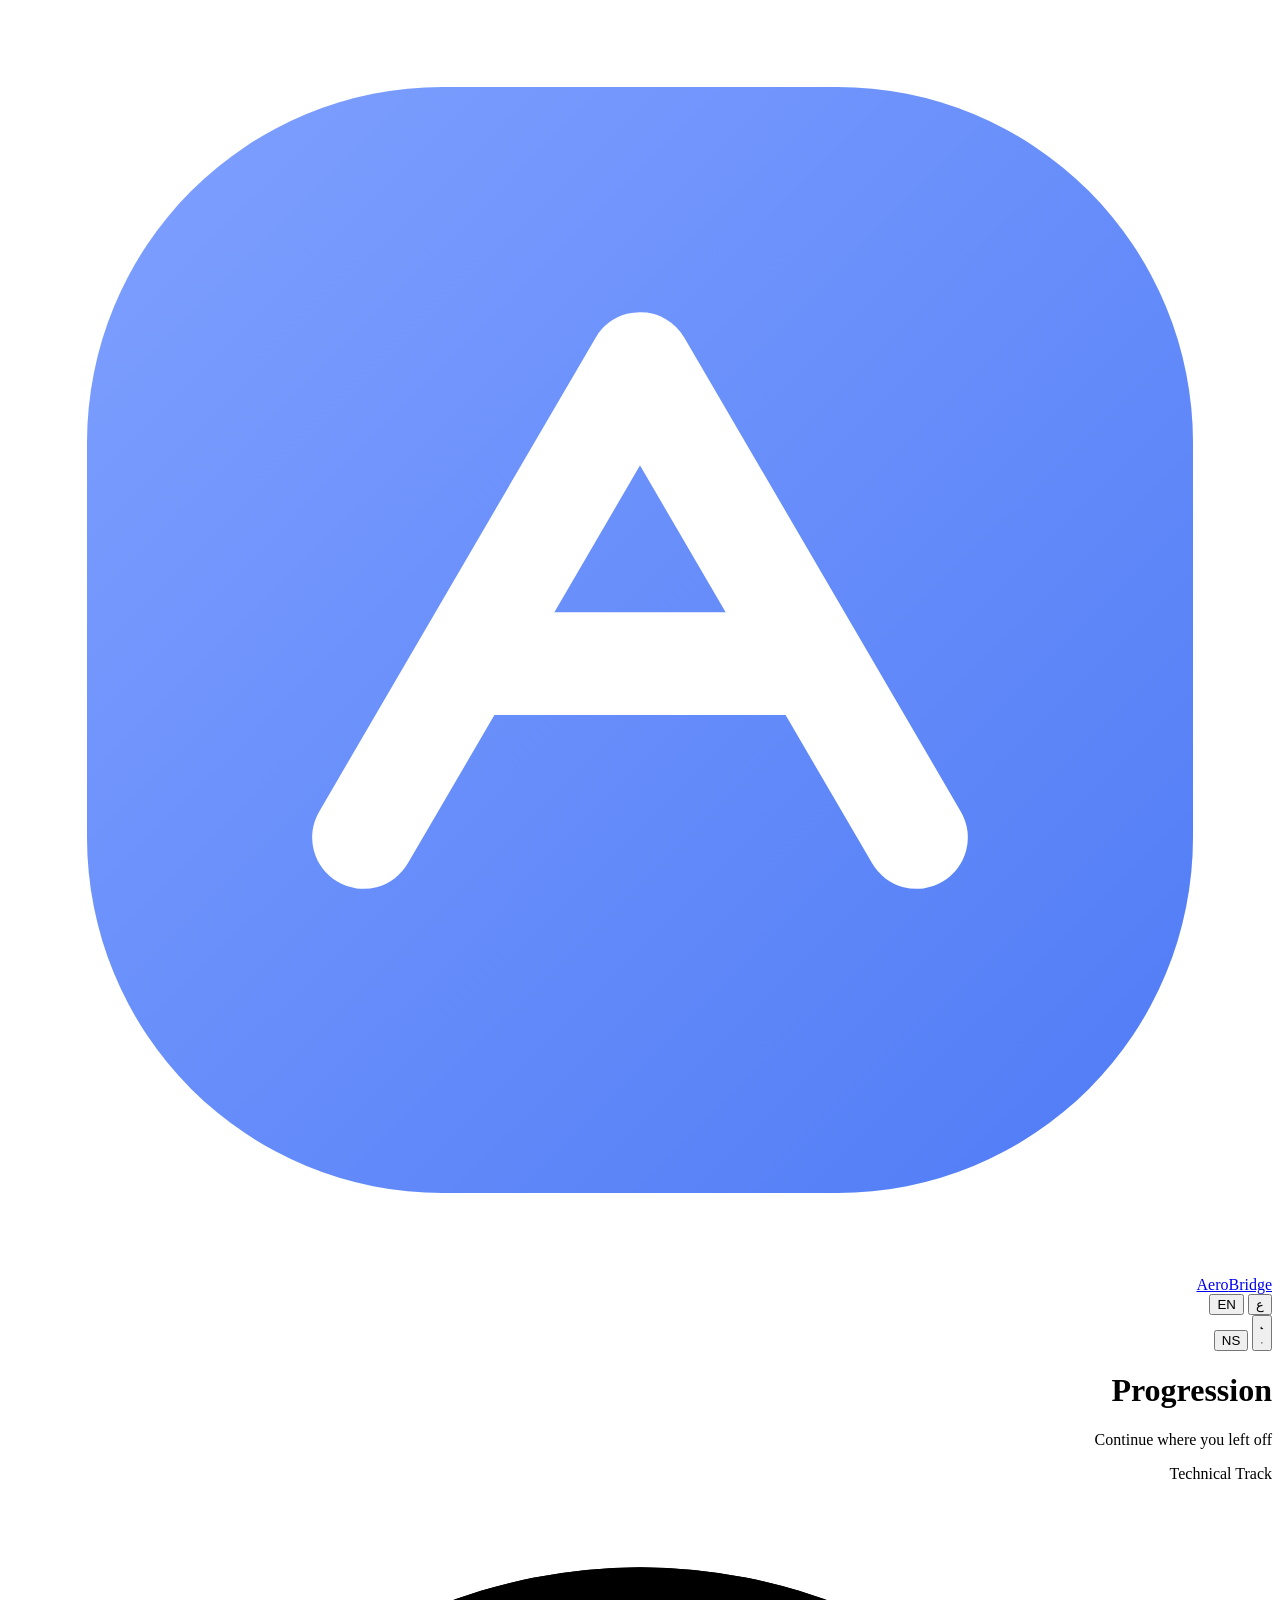
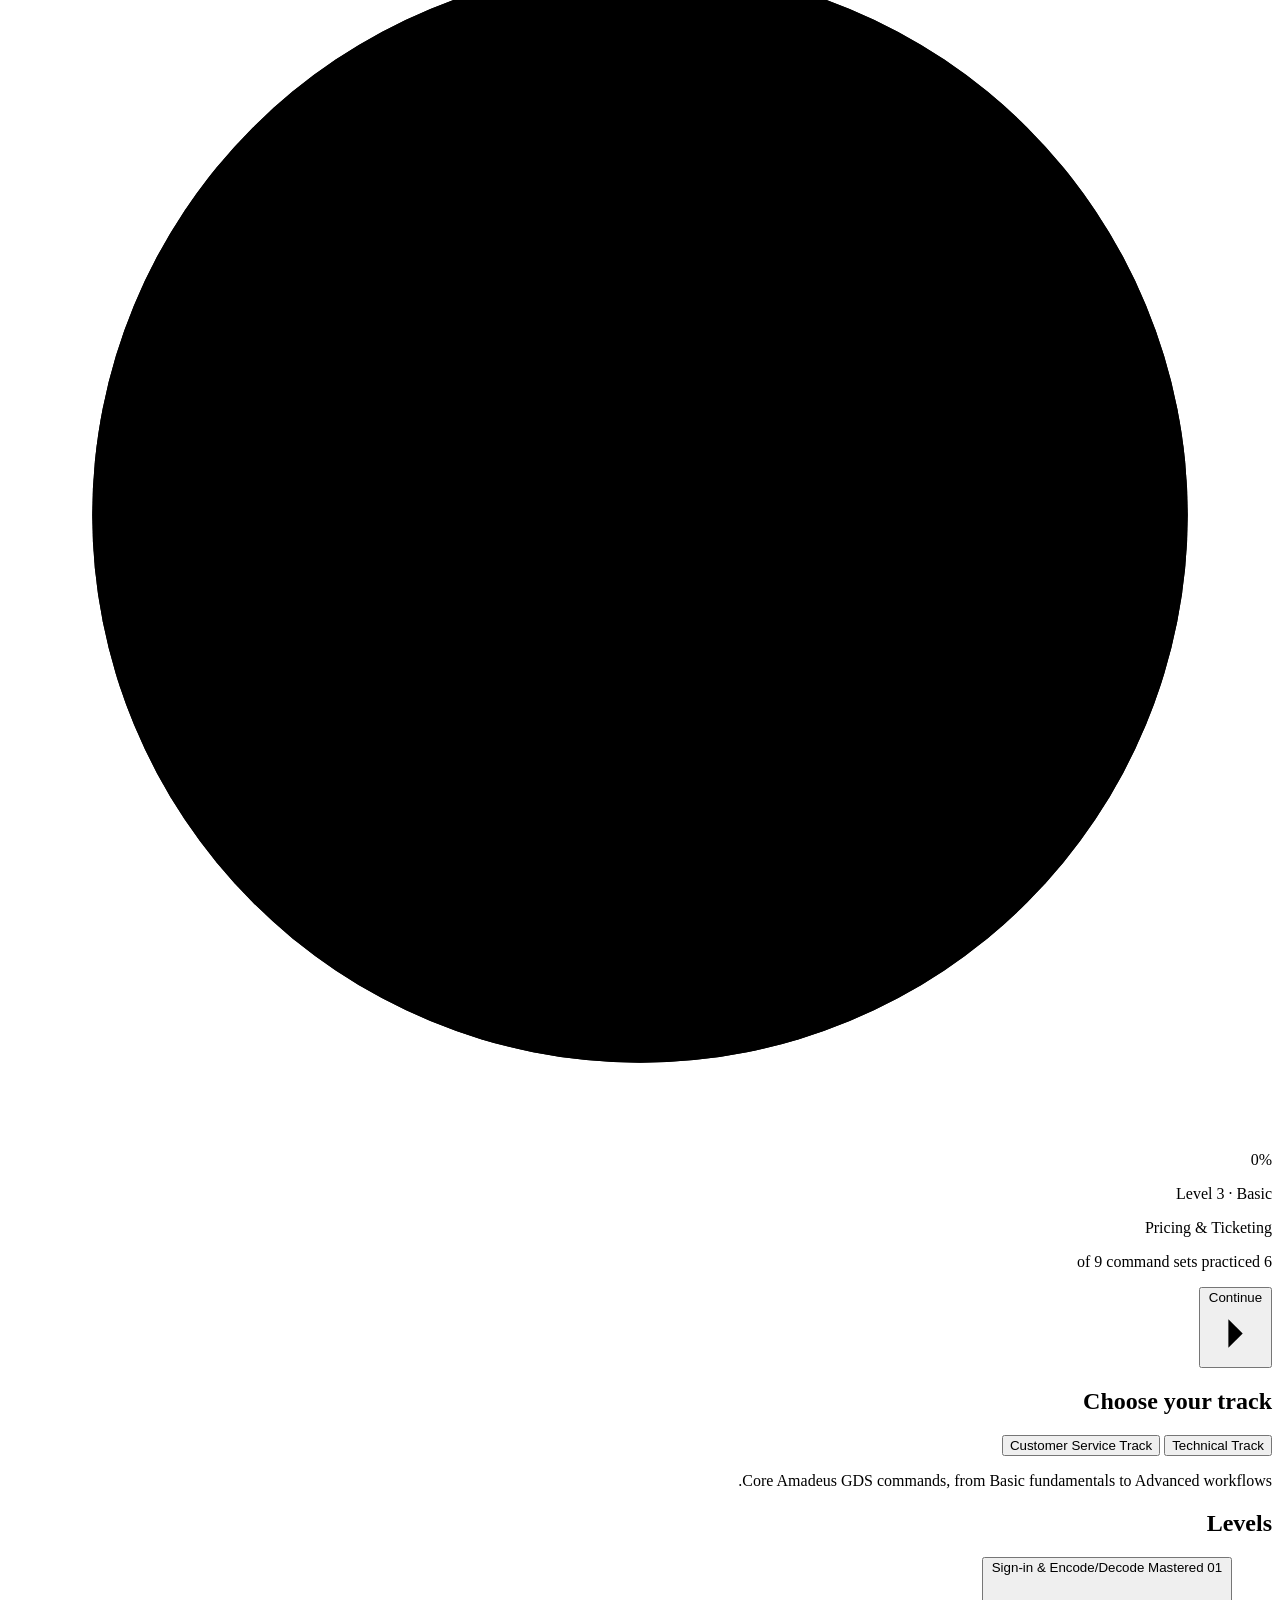
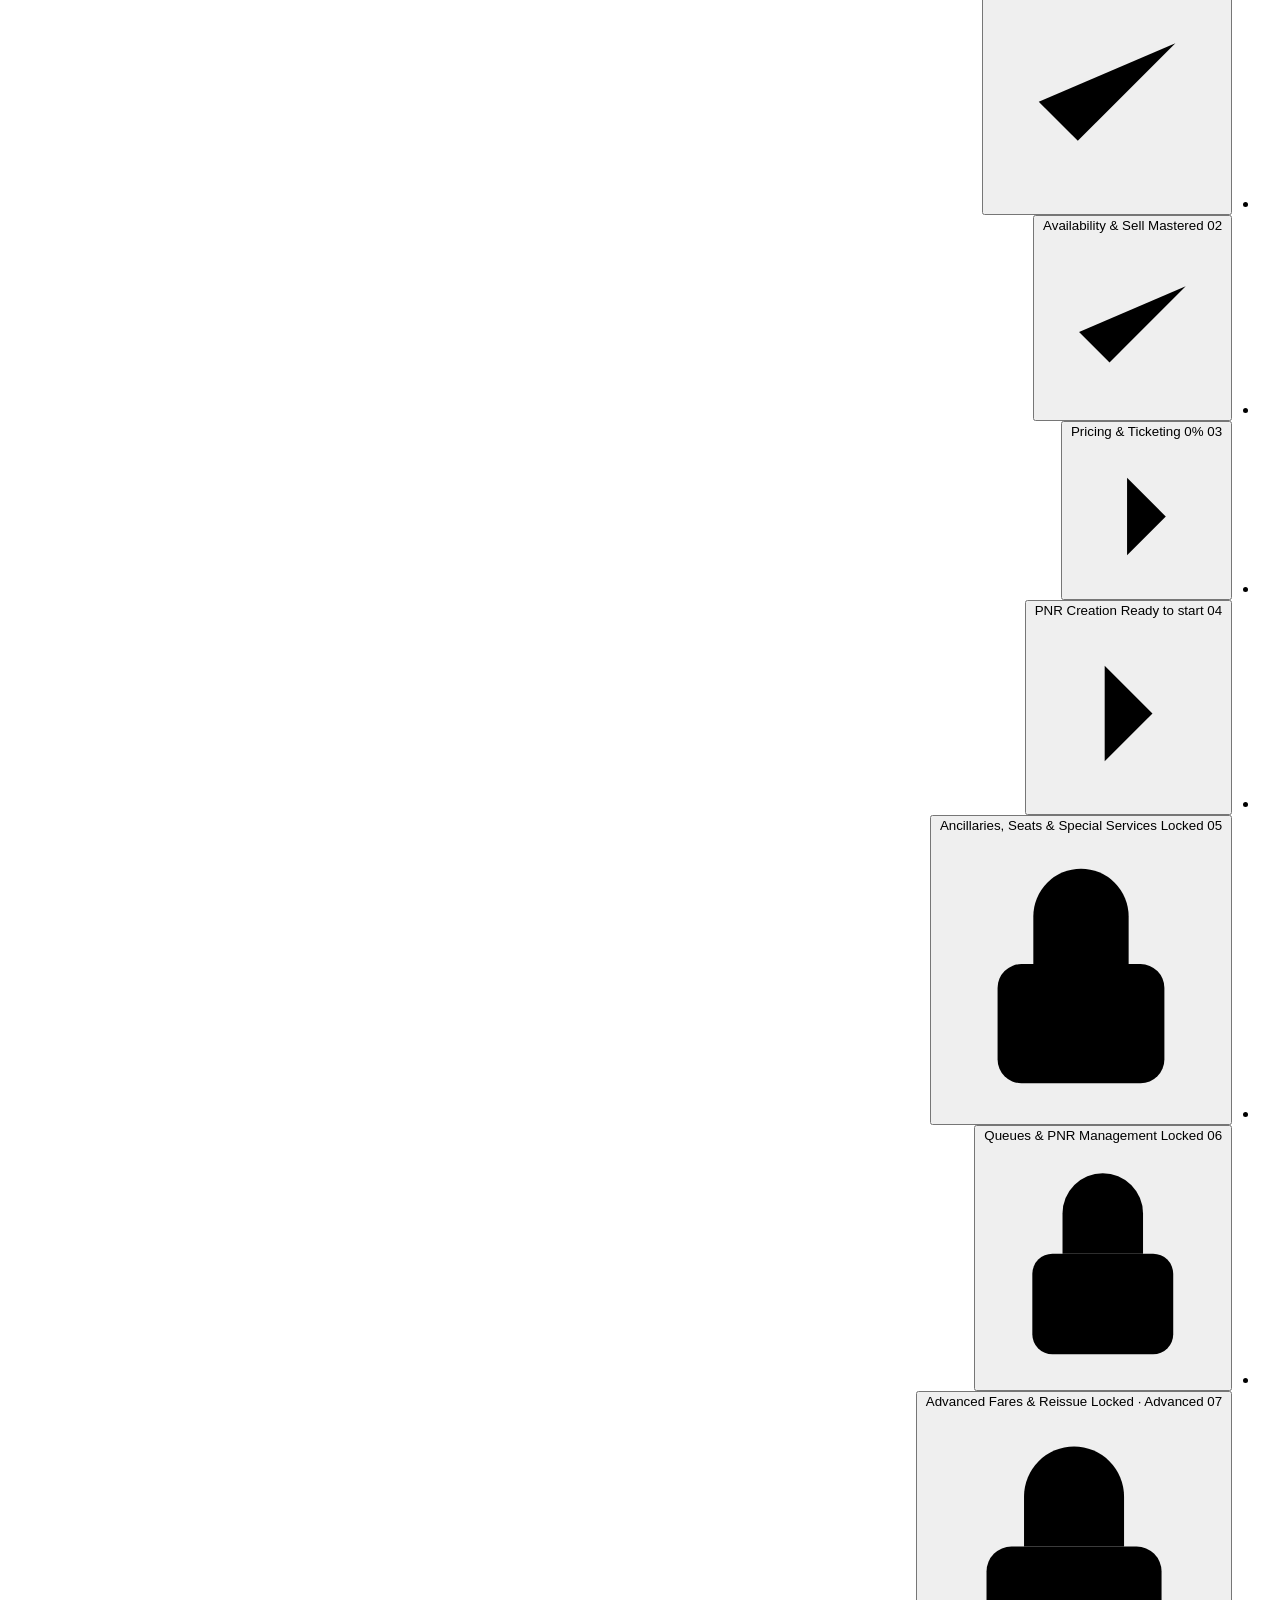
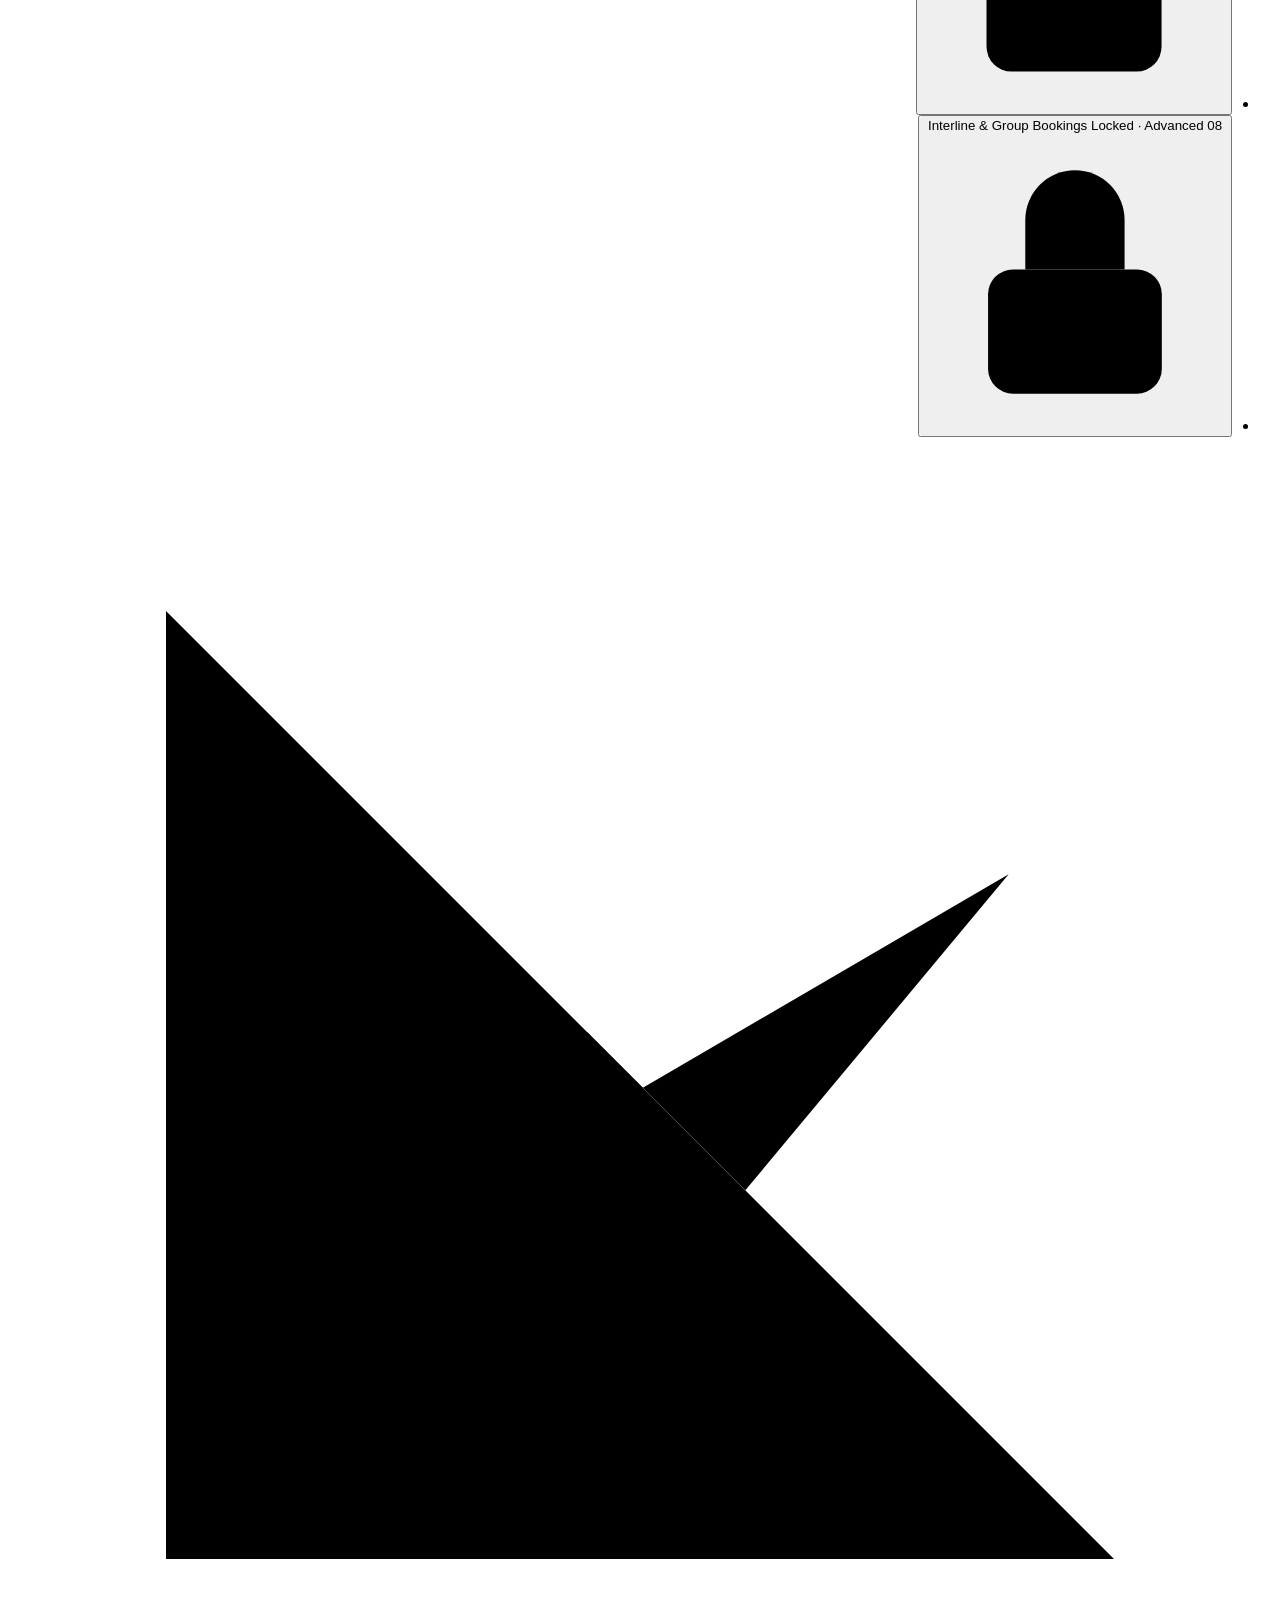
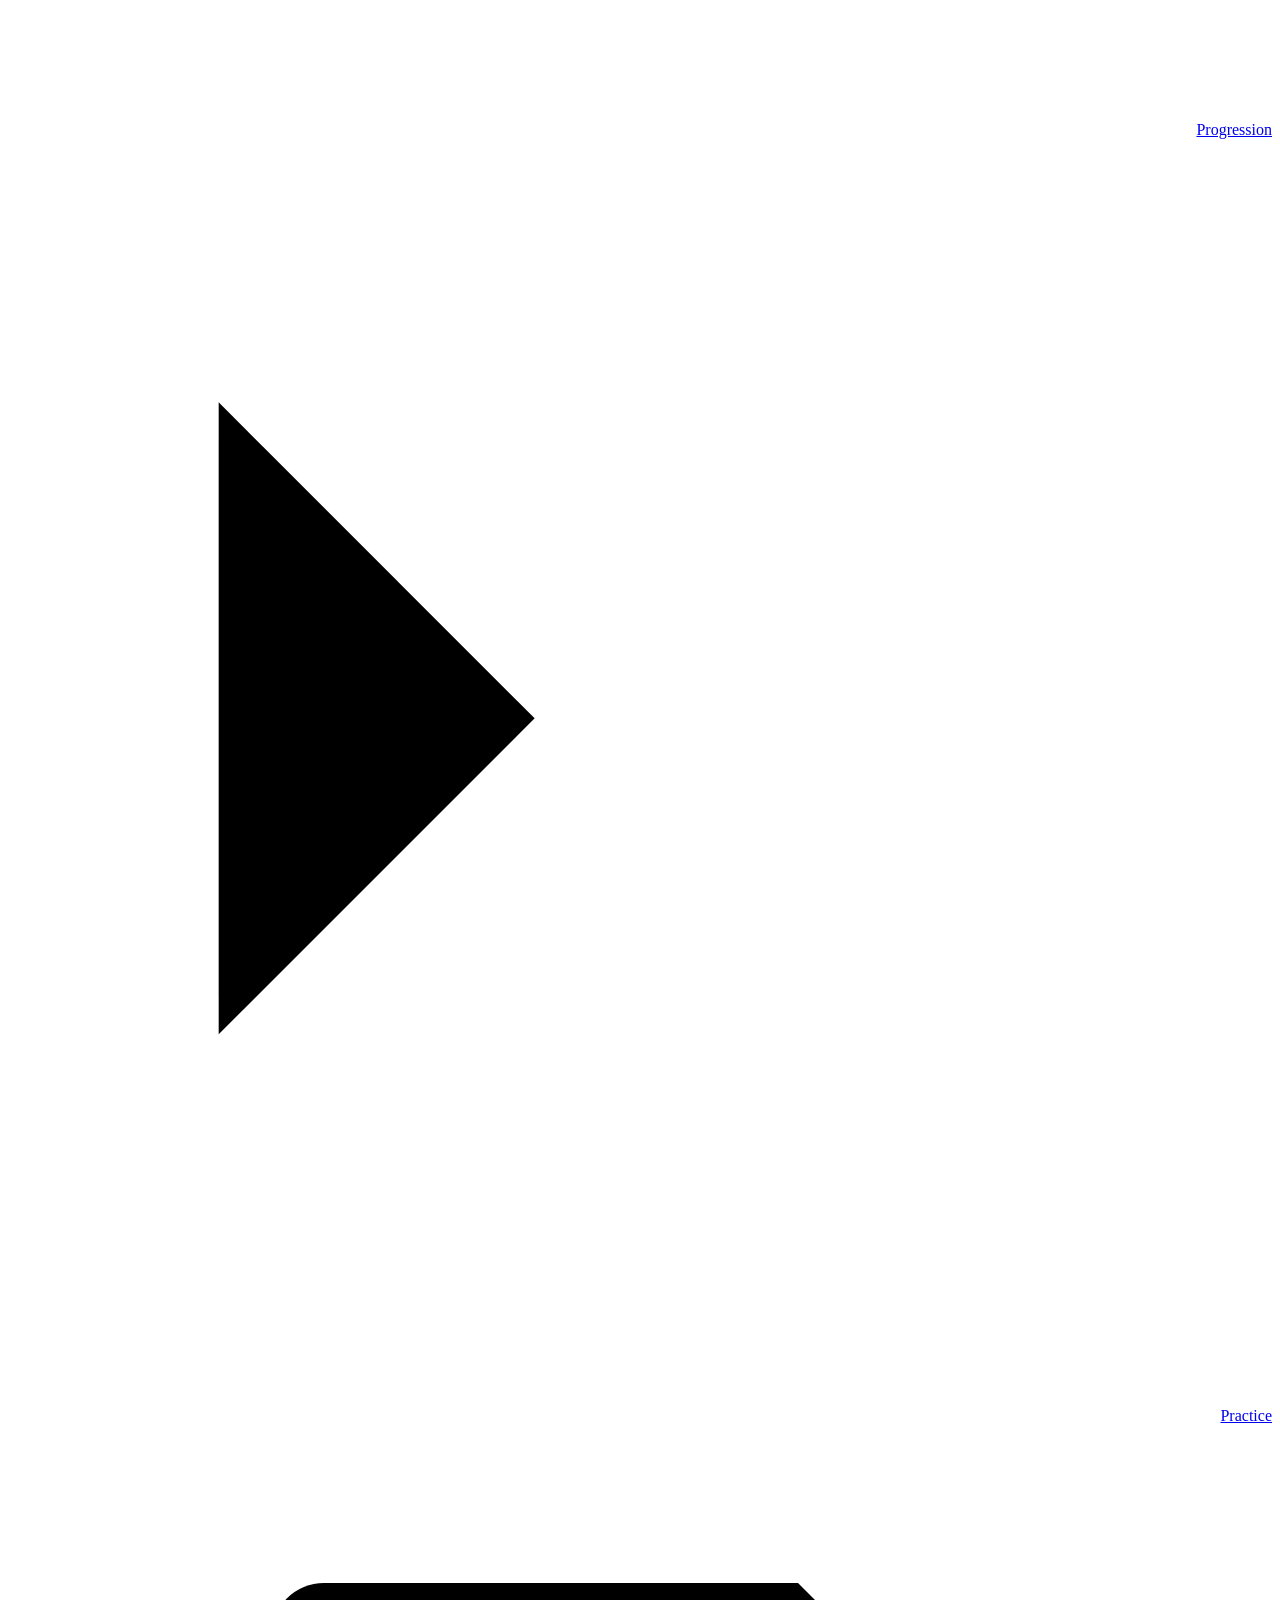
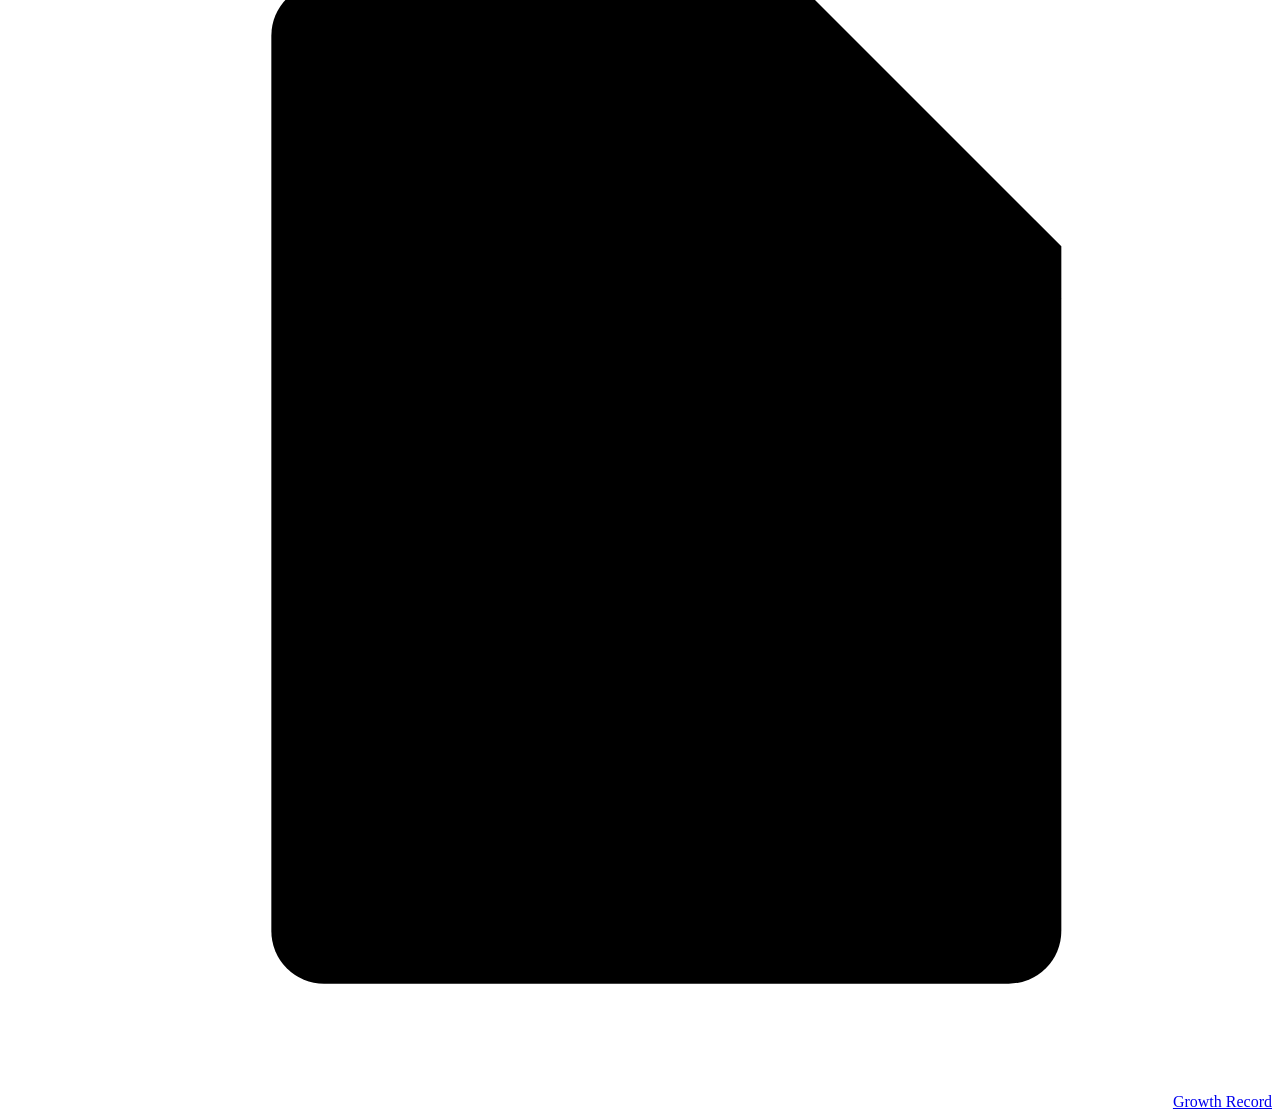
==== index.html @ 3dd95fc4 "Rename index-1.html to index.html" ====
<!DOCTYPE html>
<html lang="ar" dir="rtl" data-theme="dark">
<head>
  <meta charset="UTF-8" />
  <meta name="viewport" content="width=device-width, initial-scale=1.0" />
  <meta name="theme-color" content="#0B0E1A" />
  <meta name="description" content="AeroBridge — your Amadeus GDS training progression. Pick up where you left off and advance through the Technical and Customer Service tracks." />
  <title>AeroBridge — التقدّم</title>
  <link rel="icon" href="assets/img/favicon.svg" type="image/svg+xml" />
  <link rel="preconnect" href="https://fonts.googleapis.com" />
  <link rel="preconnect" href="https://fonts.gstatic.com" crossorigin />
  <link href="https://fonts.googleapis.com/css2?family=Cairo:wght@400;500;600;700;800&family=Plus+Jakarta+Sans:wght@400;500;600;700;800&display=swap" rel="stylesheet" />
  <link rel="stylesheet" href="assets/css/shell.css" />
  <link rel="stylesheet" href="assets/css/progression.css" />
</head>
<body>
  <!-- ============ HEADER (shared shell — identical markup on every page) ============ -->
  <header class="app-header">
    <a class="brand" href="index.html" aria-label="AeroBridge — Home">
      <span class="brand__logo" aria-hidden="true">
        <svg viewBox="0 0 32 32">
          <defs>
            <linearGradient id="ab-mark" x1="2" y1="2" x2="30" y2="30" gradientUnits="userSpaceOnUse">
              <stop offset="0" stop-color="#7FA0FF" />
              <stop offset="1" stop-color="#4F7BF5" />
            </linearGradient>
          </defs>
          <rect x="2" y="2" width="28" height="28" rx="9" fill="url(#ab-mark)" />
          <path d="M9 21 16 9 23 21" fill="none" stroke="#fff" stroke-width="2.6" stroke-linecap="round" stroke-linejoin="round" />
          <path d="M11.9 16.6 20.1 16.6" fill="none" stroke="#fff" stroke-width="2.6" stroke-linecap="round" />
        </svg>
      </span>
      <span class="brand__word"><span class="w-aero">Aero</span><span class="w-bridge">Bridge</span></span>
    </a>

    <div class="header__controls">
      <div class="seg" role="group" aria-label="Language / اللغة">
        <button class="seg__btn" id="lang-ar" type="button" aria-pressed="true">ع</button>
        <button class="seg__btn" id="lang-en" type="button" aria-pressed="false">EN</button>
      </div>

      <button class="icon-btn" id="theme-toggle" type="button" aria-label="Toggle dark and light theme" title="Toggle theme">
        <svg class="icon ico-moon" viewBox="0 0 24 24" aria-hidden="true"><path d="M21 12.8A9 9 0 1 1 11.2 3a7 7 0 0 0 9.8 9.8Z" /></svg>
        <svg class="icon ico-sun" viewBox="0 0 24 24" aria-hidden="true"><circle cx="12" cy="12" r="4" /><path d="M12 2v2M12 20v2M4.9 4.9l1.4 1.4M17.7 17.7l1.4 1.4M2 12h2M20 12h2M4.9 19.1l1.4-1.4M17.7 6.3l1.4-1.4" /></svg>
      </button>

      <button class="avatar" type="button" aria-label="Your profile">
        <span aria-hidden="true">NS</span>
      </button>
    </div>
  </header>

  <!-- ============ MAIN ============ -->
  <main class="app-main" id="main">
    <h1 class="sr-only" data-i18n="page.heading">Progression</h1>

    <!-- Continue where you left off -->
    <section class="continue" aria-labelledby="continue-heading">
      <div class="continue-top">
        <p class="eyebrow" id="continue-heading" data-i18n="continue.eyebrow">Continue where you left off</p>
        <span class="pill-badge pill-badge--accent" data-i18n="track.technical">Technical Track</span>
      </div>

      <div class="continue-body">
        <div class="ring" role="img" aria-label="68 percent complete">
          <svg viewBox="0 0 120 120" aria-hidden="true">
            <circle class="ring-track" cx="60" cy="60" r="52" />
            <circle class="ring-fill" id="continueRing" cx="60" cy="60" r="52" transform="rotate(-90 60 60)" />
          </svg>
          <span class="ring-value"><span id="continueRingValue">0</span><span class="ring-pct">%</span></span>
        </div>

        <div class="continue-info">
          <p class="continue-label" data-i18n="continue.level">Level 3 · Basic</p>
          <p class="continue-title" data-i18n="level.pricing.name">Pricing &amp; Ticketing</p>
          <p class="continue-sub" data-i18n="continue.sub">6 of 9 command sets practiced</p>
        </div>
      </div>

      <button class="btn-continue" type="button" id="continueBtn">
        <span data-i18n="action.continue">Continue</span>
        <svg class="chev" viewBox="0 0 24 24" aria-hidden="true"><path d="m9 6 6 6-6 6" /></svg>
      </button>
    </section>

    <!-- Track switcher -->
    <section class="tracks" aria-labelledby="tracks-heading">
      <h2 class="section-title" id="tracks-heading" data-i18n="tracks.heading">Choose your track</h2>
      <div class="track-switch" role="tablist" aria-label="Training tracks">
        <span class="track-switch-thumb" aria-hidden="true"></span>
        <button class="track-tab is-active" id="tab-technical" role="tab" aria-selected="true" aria-controls="panel-technical" type="button" data-track="technical">
          <span data-i18n="track.technical">Technical Track</span>
        </button>
        <button class="track-tab" id="tab-service" role="tab" aria-selected="false" aria-controls="panel-service" type="button" data-track="service">
          <span data-i18n="track.service">Customer Service Track</span>
        </button>
      </div>
      <p class="track-desc" id="trackDesc" data-i18n="track.technical.desc">Core Amadeus GDS commands, from Basic fundamentals to Advanced workflows.</p>
    </section>

    <!-- Level lists -->
    <section class="levels" aria-labelledby="levels-heading">
      <h2 class="sr-only" id="levels-heading">Levels</h2>

      <!-- TECHNICAL -->
      <ul class="level-list" id="panel-technical" role="tabpanel" aria-labelledby="tab-technical">
        <li>
          <button class="level level--mastered" type="button" data-progress="100">
            <span class="level-index" aria-hidden="true">01</span>
            <span class="level-main">
              <span class="level-name" data-i18n="level.signin.name">Sign-in &amp; Encode/Decode</span>
              <span class="level-meta" data-i18n="status.mastered">Mastered</span>
            </span>
            <span class="level-status" data-status="mastered" aria-hidden="true">
              <svg class="icon" viewBox="0 0 24 24"><path d="m5 13 4 4L19 7" /></svg>
            </span>
          </button>
        </li>
        <li>
          <button class="level level--mastered" type="button" data-progress="100">
            <span class="level-index" aria-hidden="true">02</span>
            <span class="level-main">
              <span class="level-name" data-i18n="level.availability.name">Availability &amp; Sell</span>
              <span class="level-meta" data-i18n="status.mastered">Mastered</span>
            </span>
            <span class="level-status" data-status="mastered" aria-hidden="true">
              <svg class="icon" viewBox="0 0 24 24"><path d="m5 13 4 4L19 7" /></svg>
            </span>
          </button>
        </li>
        <li>
          <button class="level level--active" type="button" data-progress="68" aria-current="step">
            <span class="level-index" aria-hidden="true">03</span>
            <span class="level-main">
              <span class="level-name" data-i18n="level.pricing.name">Pricing &amp; Ticketing</span>
              <span class="level-progress">
                <span class="level-bar"><span class="level-bar-fill" data-fill="68"></span></span>
                <span class="level-pct"><span class="pct-num" data-count="68">0</span>%</span>
              </span>
            </span>
            <span class="level-status" data-status="active" aria-hidden="true">
              <svg class="icon" viewBox="0 0 24 24" stroke-width="2.4"><path d="m9 6 6 6-6 6" /></svg>
            </span>
          </button>
        </li>
        <li>
          <button class="level level--available" type="button" data-progress="0">
            <span class="level-index" aria-hidden="true">04</span>
            <span class="level-main">
              <span class="level-name" data-i18n="level.pnr.name">PNR Creation</span>
              <span class="level-meta" data-i18n="status.available">Ready to start</span>
            </span>
            <span class="level-status" data-status="available" aria-hidden="true">
              <svg class="icon" viewBox="0 0 24 24" stroke-width="2.4"><path d="m9 6 6 6-6 6" /></svg>
            </span>
          </button>
        </li>
        <li>
          <button class="level level--locked" type="button" data-progress="0" aria-disabled="true">
            <span class="level-index" aria-hidden="true">05</span>
            <span class="level-main">
              <span class="level-name" data-i18n="level.ancillaries.name">Ancillaries, Seats &amp; Special Services</span>
              <span class="level-meta" data-i18n="status.locked">Locked</span>
            </span>
            <span class="level-status" data-status="locked" aria-hidden="true">
              <svg class="icon" viewBox="0 0 24 24"><rect x="5" y="11" width="14" height="10" rx="2" /><path d="M8 11V7a4 4 0 0 1 8 0v4" /></svg>
            </span>
          </button>
        </li>
        <li>
          <button class="level level--locked" type="button" data-progress="0" aria-disabled="true">
            <span class="level-index" aria-hidden="true">06</span>
            <span class="level-main">
              <span class="level-name" data-i18n="level.queues.name">Queues &amp; PNR Management</span>
              <span class="level-meta" data-i18n="status.locked">Locked</span>
            </span>
            <span class="level-status" data-status="locked" aria-hidden="true">
              <svg class="icon" viewBox="0 0 24 24"><rect x="5" y="11" width="14" height="10" rx="2" /><path d="M8 11V7a4 4 0 0 1 8 0v4" /></svg>
            </span>
          </button>
        </li>
        <li>
          <button class="level level--locked" type="button" data-progress="0" aria-disabled="true">
            <span class="level-index" aria-hidden="true">07</span>
            <span class="level-main">
              <span class="level-name" data-i18n="level.fares.name">Advanced Fares &amp; Reissue</span>
              <span class="level-meta" data-i18n="status.locked">Locked · Advanced</span>
            </span>
            <span class="level-status" data-status="locked" aria-hidden="true">
              <svg class="icon" viewBox="0 0 24 24"><rect x="5" y="11" width="14" height="10" rx="2" /><path d="M8 11V7a4 4 0 0 1 8 0v4" /></svg>
            </span>
          </button>
        </li>
        <li>
          <button class="level level--locked" type="button" data-progress="0" aria-disabled="true">
            <span class="level-index" aria-hidden="true">08</span>
            <span class="level-main">
              <span class="level-name" data-i18n="level.interline.name">Interline &amp; Group Bookings</span>
              <span class="level-meta" data-i18n="status.locked">Locked · Advanced</span>
            </span>
            <span class="level-status" data-status="locked" aria-hidden="true">
              <svg class="icon" viewBox="0 0 24 24"><rect x="5" y="11" width="14" height="10" rx="2" /><path d="M8 11V7a4 4 0 0 1 8 0v4" /></svg>
            </span>
          </button>
        </li>
      </ul>

      <!-- CUSTOMER SERVICE -->
      <ul class="level-list is-hidden" id="panel-service" role="tabpanel" aria-labelledby="tab-service" hidden>
        <li>
          <button class="level level--mastered" type="button" data-progress="100">
            <span class="level-index" aria-hidden="true">01</span>
            <span class="level-main">
              <span class="level-name" data-i18n="level.greeting.name">Greeting &amp; Rapport</span>
              <span class="level-meta" data-i18n="status.mastered">Mastered</span>
            </span>
            <span class="level-status" data-status="mastered" aria-hidden="true">
              <svg class="icon" viewBox="0 0 24 24"><path d="m5 13 4 4L19 7" /></svg>
            </span>
          </button>
        </li>
        <li>
          <button class="level level--active" type="button" data-progress="34">
            <span class="level-index" aria-hidden="true">02</span>
            <span class="level-main">
              <span class="level-name" data-i18n="level.disruption.name">Handling Flight Disruptions</span>
              <span class="level-progress">
                <span class="level-bar"><span class="level-bar-fill" data-fill="34"></span></span>
                <span class="level-pct"><span class="pct-num" data-count="34">0</span>%</span>
              </span>
            </span>
            <span class="level-status" data-status="active" aria-hidden="true">
              <svg class="icon" viewBox="0 0 24 24" stroke-width="2.4"><path d="m9 6 6 6-6 6" /></svg>
            </span>
          </button>
        </li>
        <li>
          <button class="level level--available" type="button" data-progress="0">
            <span class="level-index" aria-hidden="true">03</span>
            <span class="level-main">
              <span class="level-name" data-i18n="level.complaints.name">De-escalating Complaints</span>
              <span class="level-meta" data-i18n="status.available">Ready to start</span>
            </span>
            <span class="level-status" data-status="available" aria-hidden="true">
              <svg class="icon" viewBox="0 0 24 24" stroke-width="2.4"><path d="m9 6 6 6-6 6" /></svg>
            </span>
          </button>
        </li>
        <li>
          <button class="level level--locked" type="button" data-progress="0" aria-disabled="true">
            <span class="level-index" aria-hidden="true">04</span>
            <span class="level-main">
              <span class="level-name" data-i18n="level.upsell.name">Upselling with Empathy</span>
              <span class="level-meta" data-i18n="status.locked">Locked</span>
            </span>
            <span class="level-status" data-status="locked" aria-hidden="true">
              <svg class="icon" viewBox="0 0 24 24"><rect x="5" y="11" width="14" height="10" rx="2" /><path d="M8 11V7a4 4 0 0 1 8 0v4" /></svg>
            </span>
          </button>
        </li>
        <li>
          <button class="level level--locked" type="button" data-progress="0" aria-disabled="true">
            <span class="level-index" aria-hidden="true">05</span>
            <span class="level-main">
              <span class="level-name" data-i18n="level.vip.name">VIP &amp; Special Assistance</span>
              <span class="level-meta" data-i18n="status.locked">Locked</span>
            </span>
            <span class="level-status" data-status="locked" aria-hidden="true">
              <svg class="icon" viewBox="0 0 24 24"><rect x="5" y="11" width="14" height="10" rx="2" /><path d="M8 11V7a4 4 0 0 1 8 0v4" /></svg>
            </span>
          </button>
        </li>
      </ul>
    </section>
  </main>

  <!-- ============ BOTTOM NAV (shared shell — identical markup on every page) ============ -->
  <nav class="bottom-nav" aria-label="Primary">
    <a class="nav-item" id="nav-link-progression" href="index.html">
      <svg class="icon" viewBox="0 0 24 24" aria-hidden="true"><path d="M3 3v18h18" /><path d="m7 15 4-4 3 3 5-6" /></svg>
      <span id="nav-progression">Progression</span>
    </a>
    <a class="nav-item" id="nav-link-practice" href="#" aria-disabled="true">
      <svg class="icon" viewBox="0 0 24 24" aria-hidden="true"><path d="m4 17 6-6-6-6" /><path d="M12 19h8" /></svg>
      <span id="nav-practice">Practice</span>
    </a>
    <a class="nav-item" id="nav-link-growth" href="growth-record.html">
      <svg class="icon" viewBox="0 0 24 24" aria-hidden="true"><path d="M6 3h9l5 5v13a1 1 0 0 1-1 1H6a1 1 0 0 1-1-1V4a1 1 0 0 1 1-1Z" /><path d="M14 3v6h6M9 13h6M9 17h4" /></svg>
      <span id="nav-growth">Growth Record</span>
    </a>
  </nav>

  <script src="assets/js/shell.js"></script>
  <script src="assets/js/progression.js"></script>
</body>
</html>
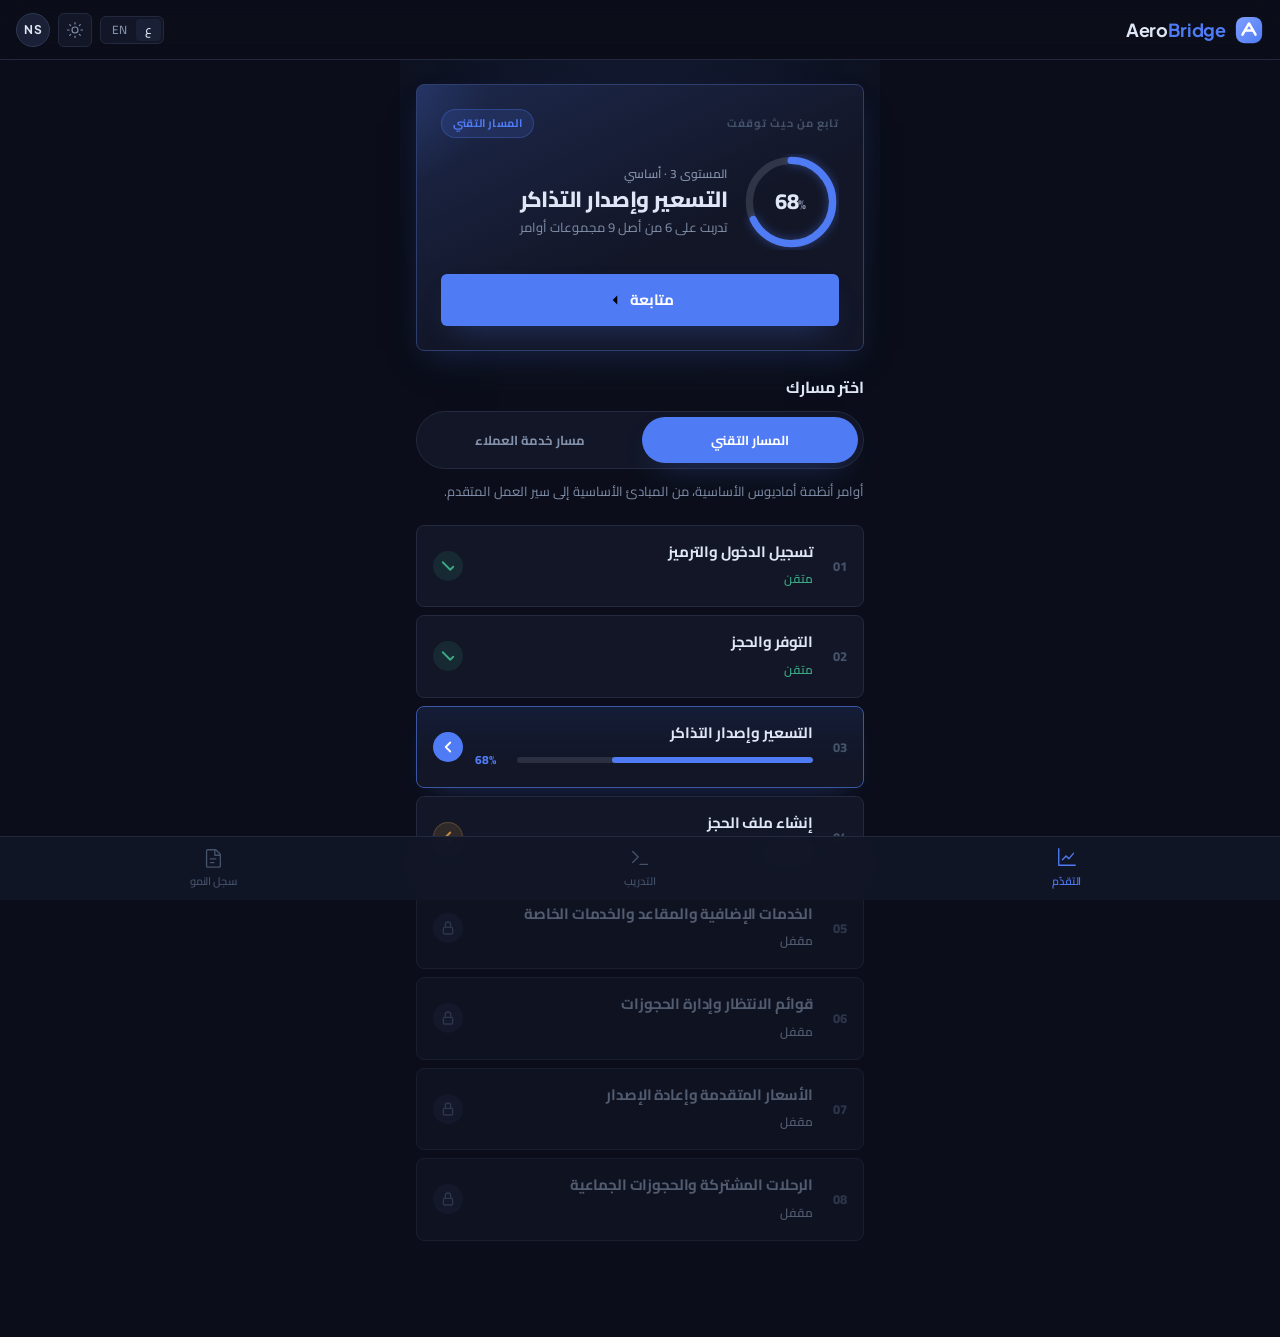
==== commit 605c5132: "Update index.html" ====
--- a/index.html
+++ b/index.html
@@ -280,7 +280,7 @@
       <svg class="icon" viewBox="0 0 24 24" aria-hidden="true"><path d="M3 3v18h18" /><path d="m7 15 4-4 3 3 5-6" /></svg>
       <span id="nav-progression">Progression</span>
     </a>
-    <a class="nav-item" id="nav-link-practice" href="#" aria-disabled="true">
+    <a class="nav-item" id="nav-link-practice" href="practice.html">
       <svg class="icon" viewBox="0 0 24 24" aria-hidden="true"><path d="m4 17 6-6-6-6" /><path d="M12 19h8" /></svg>
       <span id="nav-practice">Practice</span>
     </a>
--- a/assets/css/shell.css
+++ b/assets/css/shell.css
@@ -0,0 +1,295 @@
+/* ============================================================
+   AeroBridge — Shared Shell
+   Design tokens, reset, Top App Bar, Bottom Navigation, and small
+   shared components (icon buttons, segmented control, avatar, pill
+   badges, primary/ghost buttons).
+
+   This file is the SINGLE SOURCE OF TRUTH for tokens + shell chrome.
+   Every page includes this file, then its own page-specific CSS.
+   Token values match DESIGN_SYSTEM_UI_BLUEPRINT.md exactly.
+   ============================================================ */
+
+/* ---------- Design tokens (dark = default) ---------- */
+:root {
+  --color-bg: #0b0e1a;
+  --color-surface: #121627;
+  --color-surface-2: #1a2035;
+  --color-border: #23293e;
+  --color-border-2: #2e3856;
+  --color-text: #dfe6f5;
+  --color-text-2: #8290aa;
+  --color-text-3: #44526a;
+  --color-accent: #4f7bf5;
+  --color-success: #3baa84;
+  --color-amber: #c49040;
+  --on-accent: #ffffff;
+
+  /* spacing scale (4/8/12/16/24/32/48) */
+  --sp-1: 4px;
+  --sp-2: 8px;
+  --sp-3: 12px;
+  --sp-4: 16px;
+  --sp-6: 24px;
+  --sp-8: 32px;
+  --sp-12: 48px;
+
+  /* radius */
+  --r-card: 8px;
+  --r-ctrl: 6px;
+  --r-pill: 999px;
+
+  /* elevation — used sparingly, only for the hero card + primary CTA */
+  --shadow-1: 0 18px 40px -20px rgba(0, 0, 0, 0.55);
+  --shadow-accent: 0 14px 32px -14px rgba(79, 123, 245, 0.38);
+
+  --font-en: "Plus Jakarta Sans", system-ui, -apple-system, sans-serif;
+  --font-ar: "Cairo", system-ui, -apple-system, sans-serif;
+  --font: var(--font-ar);
+
+  --header-h: 60px;
+  --nav-h: 64px;
+}
+
+html[lang="en"] {
+  --font: var(--font-en);
+}
+
+/* ---------- Light theme overrides ---------- */
+:root[data-theme="light"] {
+  --color-bg: #f4f6fb;
+  --color-surface: #ffffff;
+  --color-surface-2: #eef1f8;
+  --color-border: #dde2ee;
+  --color-border-2: #c7cfe0;
+  --color-text: #1a2035;
+  --color-text-2: #5a6785;
+  --color-text-3: #98a2ba;
+  --color-accent: #3a63d8;
+  --color-success: #2f8f6d;
+  --color-amber: #a9762e;
+  --shadow-1: 0 18px 40px -20px rgba(31, 41, 71, 0.22);
+  --shadow-accent: 0 14px 30px -16px rgba(58, 99, 216, 0.3);
+}
+
+/* ---------- Reset ---------- */
+* { box-sizing: border-box; margin: 0; padding: 0; }
+html { -webkit-text-size-adjust: 100%; }
+body {
+  font-family: var(--font);
+  background: var(--color-bg);
+  color: var(--color-text);
+  line-height: 1.5;
+  -webkit-font-smoothing: antialiased;
+  min-height: 100vh;
+  min-height: 100dvh;
+  transition: background-color 0.3s ease, color 0.3s ease;
+}
+button { font-family: inherit; cursor: pointer; }
+a { color: inherit; text-decoration: none; }
+svg { display: block; }
+
+.sr-only {
+  position: absolute; width: 1px; height: 1px;
+  padding: 0; margin: -1px; overflow: hidden;
+  clip: rect(0 0 0 0); white-space: nowrap; border: 0;
+}
+
+/* icons: single stroke language across the whole app */
+.icon { width: 20px; height: 20px; fill: none; stroke: currentColor; stroke-width: 1.5; stroke-linecap: round; stroke-linejoin: round; }
+
+@media (prefers-reduced-motion: reduce) {
+  *, *::before, *::after {
+    animation-duration: 0.001ms !important;
+    animation-iteration-count: 1 !important;
+    transition-duration: 0.001ms !important;
+  }
+}
+
+/* ============================================================
+   Top App Bar (shared header, every page)
+   ============================================================ */
+.app-header {
+  position: sticky;
+  top: 0;
+  z-index: 40;
+  height: var(--header-h);
+  display: flex;
+  align-items: center;
+  justify-content: space-between;
+  gap: var(--sp-4);
+  padding-inline: var(--sp-4);
+  background: color-mix(in srgb, var(--color-bg) 82%, transparent);
+  -webkit-backdrop-filter: blur(10px);
+  backdrop-filter: blur(10px);
+  border-bottom: 1px solid var(--color-border);
+}
+
+/* ---- Brand mark ---- */
+.brand {
+  display: flex;
+  align-items: center;
+  gap: var(--sp-2);
+  user-select: none;
+}
+.brand__logo {
+  width: 30px;
+  height: 30px;
+  display: grid;
+  place-items: center;
+  flex-shrink: 0;
+}
+.brand__logo svg { width: 30px; height: 30px; }
+.brand__word {
+  font-size: 18px;
+  font-weight: 700;
+  letter-spacing: -0.01em;
+  font-family: var(--font-en); /* wordmark is always latin */
+  white-space: nowrap;
+}
+.brand__word .w-aero { color: var(--color-text); }
+.brand__word .w-bridge { color: var(--color-accent); }
+
+/* ---- Header controls ---- */
+.header__controls { display: flex; align-items: center; gap: var(--sp-2); }
+
+.seg {
+  display: inline-flex;
+  align-items: center;
+  padding: 2px;
+  border-radius: var(--r-ctrl);
+  background: var(--color-surface);
+  border: 1px solid var(--color-border);
+}
+.seg__btn {
+  border: 0;
+  background: transparent;
+  color: var(--color-text-2);
+  font-size: 12px;
+  font-weight: 600;
+  padding: 5px 9px;
+  border-radius: 4px;
+  line-height: 1;
+  transition: color 0.15s ease, background 0.15s ease;
+}
+.seg__btn[aria-pressed="true"] { background: var(--color-surface-2); color: var(--color-text); }
+
+.icon-btn {
+  width: 34px;
+  height: 34px;
+  display: grid;
+  place-items: center;
+  border-radius: var(--r-ctrl);
+  background: var(--color-surface);
+  border: 1px solid var(--color-border);
+  color: var(--color-text-2);
+  transition: color 0.15s ease, border-color 0.15s ease, transform 0.15s ease;
+  flex-shrink: 0;
+}
+.icon-btn:hover { color: var(--color-text); border-color: var(--color-border-2); }
+.icon-btn:active { transform: scale(0.94); }
+.icon-btn .icon { width: 18px; height: 18px; }
+.icon-btn .ico-moon { display: none; }
+.icon-btn .ico-sun { display: block; }
+:root[data-theme="light"] .icon-btn .ico-moon { display: block; }
+:root[data-theme="light"] .icon-btn .ico-sun { display: none; }
+
+.avatar {
+  width: 34px;
+  height: 34px;
+  border-radius: 50%;
+  display: grid;
+  place-items: center;
+  font-family: var(--font-en);
+  font-size: 12px;
+  font-weight: 700;
+  letter-spacing: 0.02em;
+  color: var(--color-text);
+  background: var(--color-surface-2);
+  border: 1px solid var(--color-border-2);
+  flex-shrink: 0;
+}
+
+/* ============================================================
+   Bottom Navigation (shared, every page — fixed, 3 items)
+   ============================================================ */
+.bottom-nav {
+  position: fixed;
+  inset-inline: 0;
+  bottom: 0;
+  z-index: 45;
+  height: calc(var(--nav-h) + env(safe-area-inset-bottom, 0px));
+  padding-bottom: env(safe-area-inset-bottom, 0px);
+  display: flex;
+  background: color-mix(in srgb, var(--color-surface) 92%, transparent);
+  -webkit-backdrop-filter: blur(12px);
+  backdrop-filter: blur(12px);
+  border-top: 1px solid var(--color-border);
+}
+.nav-item {
+  flex: 1;
+  display: flex;
+  flex-direction: column;
+  align-items: center;
+  justify-content: center;
+  gap: 4px;
+  border: 0;
+  background: transparent;
+  color: var(--color-text-3);
+  font-size: 11px;
+  font-weight: 600;
+  letter-spacing: -0.01em;
+  transition: color 0.2s ease;
+}
+.nav-item .icon { width: 22px; height: 22px; transition: transform 0.2s ease; }
+.nav-item:not([aria-current]):not([aria-disabled]):hover { color: var(--color-text-2); }
+.nav-item[aria-current="page"] { color: var(--color-accent); }
+.nav-item[aria-current="page"] .icon { transform: translateY(-1px); }
+.nav-item[aria-disabled="true"] { color: var(--color-text-3); opacity: 0.5; cursor: default; }
+
+/* ============================================================
+   Shared small components
+   ============================================================ */
+.btn {
+  display: inline-flex;
+  align-items: center;
+  justify-content: center;
+  gap: 6px;
+  height: 44px;
+  padding-inline: var(--sp-4);
+  border-radius: var(--r-ctrl);
+  font-size: 14px;
+  font-weight: 700;
+  border: 1px solid transparent;
+  transition: transform 0.15s ease, filter 0.15s ease, box-shadow 0.15s ease;
+}
+.btn:active { transform: scale(0.98); }
+.btn--primary {
+  background: var(--color-accent);
+  color: var(--on-accent);
+  box-shadow: var(--shadow-accent);
+}
+.btn--primary:hover { filter: brightness(1.06); }
+.btn--ghost {
+  background: var(--color-surface);
+  border-color: var(--color-border);
+  color: var(--color-text);
+}
+.btn--ghost:hover { border-color: var(--color-border-2); }
+
+.pill-badge {
+  display: inline-flex;
+  align-items: center;
+  gap: 6px;
+  font-size: 11px;
+  font-weight: 700;
+  letter-spacing: 0.03em;
+  text-transform: uppercase;
+  padding: 5px 11px;
+  border-radius: var(--r-pill);
+  white-space: nowrap;
+}
+.pill-badge--accent {
+  color: var(--color-accent);
+  background: color-mix(in srgb, var(--color-accent) 14%, transparent);
+  border: 1px solid color-mix(in srgb, var(--color-accent) 30%, transparent);
+}
--- a/assets/css/progression.css
+++ b/assets/css/progression.css
@@ -0,0 +1,289 @@
+/* ============================================================
+   AeroBridge — Progression screen (page-specific)
+   Requires shell.css for tokens + header/nav. Mobile-first, RTL-safe.
+   ============================================================ */
+
+:root { --content-max: 480px; }
+
+/* ============================================================
+   Main
+   ============================================================ */
+.app-main {
+  max-width: var(--content-max);
+  margin-inline: auto;
+  padding: var(--sp-6) var(--sp-4) calc(var(--nav-h) + var(--sp-8));
+  display: flex;
+  flex-direction: column;
+  gap: var(--sp-6);
+  /* subtle top glow anchored to the accent, purely decorative and load-light */
+  background-image: radial-gradient(120% 60% at 50% -10%, color-mix(in srgb, var(--color-accent) 12%, transparent), transparent 60%);
+  background-repeat: no-repeat;
+}
+
+.eyebrow {
+  font-size: 11px;
+  font-weight: 700;
+  letter-spacing: 0.09em;
+  text-transform: uppercase;
+  color: var(--color-text-3);
+}
+
+.section-title {
+  font-size: 16px;
+  font-weight: 700;
+  letter-spacing: -0.01em;
+  margin-bottom: var(--sp-3);
+}
+
+/* ============================================================
+   Continue card (hero)
+   ============================================================ */
+.continue {
+  position: relative;
+  padding: var(--sp-6);
+  border-radius: var(--r-card);
+  background: linear-gradient(155deg, color-mix(in srgb, var(--color-accent) 18%, var(--color-surface)) 0%, var(--color-surface) 58%);
+  border: 1px solid color-mix(in srgb, var(--color-accent) 26%, var(--color-border));
+  box-shadow: var(--shadow-1), var(--shadow-accent);
+  overflow: hidden;
+}
+.continue::after {
+  content: "";
+  position: absolute;
+  inset-block-start: -40%;
+  inset-inline-end: -30%;
+  width: 220px; height: 220px;
+  border-radius: 50%;
+  background: radial-gradient(circle, color-mix(in srgb, var(--color-accent) 35%, transparent), transparent 62%);
+  opacity: 0.55;
+  pointer-events: none;
+}
+
+.continue-top {
+  display: flex;
+  align-items: center;
+  justify-content: space-between;
+  gap: var(--sp-3);
+  position: relative;
+  z-index: 1;
+}
+
+.continue-body {
+  display: flex;
+  align-items: center;
+  gap: var(--sp-4);
+  margin-block: var(--sp-4) var(--sp-6);
+  position: relative;
+  z-index: 1;
+}
+
+.ring { position: relative; flex-shrink: 0; width: 96px; height: 96px; display: grid; place-items: center; }
+.ring svg { position: absolute; inset: 0; width: 100%; height: 100%; }
+.ring-track { fill: none; stroke: color-mix(in srgb, var(--color-text) 14%, transparent); stroke-width: 9; }
+.ring-fill {
+  fill: none;
+  stroke: var(--color-accent);
+  stroke-width: 9;
+  stroke-linecap: round;
+  stroke-dasharray: 326.7; /* 2*pi*52 */
+  stroke-dashoffset: 326.7;
+  transition: stroke-dashoffset 1.1s cubic-bezier(0.22, 1, 0.36, 1);
+  filter: drop-shadow(0 0 6px color-mix(in srgb, var(--color-accent) 45%, transparent));
+}
+.ring-value { font-weight: 800; font-size: 22px; letter-spacing: -0.02em; }
+.ring-pct { font-size: 13px; color: var(--color-text-2); margin-inline-start: 1px; }
+
+.continue-info { min-width: 0; }
+.continue-label { font-size: 12px; font-weight: 600; color: var(--color-text-2); }
+.continue-title {
+  font-size: 22px;
+  font-weight: 800;
+  letter-spacing: -0.025em;
+  line-height: 1.2;
+  margin-block: 3px 6px;
+  text-wrap: balance;
+}
+.continue-sub { font-size: 13px; color: var(--color-text-2); }
+
+.btn-continue {
+  position: relative;
+  z-index: 1;
+  width: 100%;
+  height: 52px;
+  display: flex;
+  align-items: center;
+  justify-content: center;
+  gap: 6px;
+  border: 0;
+  border-radius: var(--r-ctrl);
+  background: var(--color-accent);
+  color: var(--on-accent);
+  font-size: 15px;
+  font-weight: 700;
+  letter-spacing: -0.01em;
+  box-shadow: var(--shadow-accent);
+  transition: transform 0.18s ease, box-shadow 0.2s ease, filter 0.2s ease;
+}
+.btn-continue:hover { filter: brightness(1.06); }
+.btn-continue:active { transform: scale(0.985); }
+.btn-continue .chev { transition: transform 0.2s ease; width: 18px; height: 18px; }
+.btn-continue:hover .chev { transform: translateX(3px); }
+[dir="rtl"] .btn-continue .chev { transform: scaleX(-1); }
+[dir="rtl"] .btn-continue:hover .chev { transform: scaleX(-1) translateX(3px); }
+
+/* ============================================================
+   Track switcher
+   ============================================================ */
+.track-switch {
+  position: relative;
+  display: grid;
+  grid-template-columns: 1fr 1fr;
+  gap: 4px;
+  padding: 5px;
+  background: var(--color-surface);
+  border: 1px solid var(--color-border);
+  border-radius: var(--r-pill);
+}
+.track-switch-thumb {
+  position: absolute;
+  inset-block: 5px;
+  inset-inline-start: 5px;
+  width: calc(50% - 7px);
+  border-radius: var(--r-pill);
+  background: var(--color-accent);
+  box-shadow: var(--shadow-accent);
+  transition: transform 0.34s cubic-bezier(0.65, 0, 0.35, 1);
+}
+.track-switch[data-active="service"] .track-switch-thumb { transform: translateX(100%); }
+[dir="rtl"] .track-switch[data-active="service"] .track-switch-thumb { transform: translateX(-100%); }
+
+.track-tab {
+  position: relative;
+  z-index: 1;
+  border: 0;
+  background: transparent;
+  color: var(--color-text-2);
+  font-size: 13px;
+  font-weight: 700;
+  padding: 11px 8px;
+  border-radius: var(--r-pill);
+  transition: color 0.28s ease;
+  white-space: nowrap;
+  overflow: hidden;
+  text-overflow: ellipsis;
+}
+.track-tab.is-active { color: var(--on-accent); }
+
+.track-desc {
+  margin-top: var(--sp-3);
+  font-size: 13px;
+  color: var(--color-text-2);
+  line-height: 1.55;
+  text-wrap: pretty;
+}
+
+/* ============================================================
+   Level list
+   ============================================================ */
+.level-list { list-style: none; display: flex; flex-direction: column; gap: var(--sp-2); }
+.level-list.is-hidden { display: none; }
+
+.level {
+  width: 100%;
+  display: flex;
+  align-items: center;
+  gap: var(--sp-3);
+  text-align: start;
+  padding: var(--sp-4);
+  border-radius: var(--r-card);
+  border: 1px solid var(--color-border);
+  background: var(--color-surface);
+  color: var(--color-text);
+  transition: transform 0.16s ease, border-color 0.2s ease, background-color 0.2s ease, box-shadow 0.2s ease;
+}
+.level:hover { transform: translateY(-1px); border-color: color-mix(in srgb, var(--color-accent) 40%, var(--color-border)); }
+.level:active { transform: translateY(0) scale(0.995); }
+
+.level-index {
+  flex-shrink: 0;
+  font-size: 13px;
+  font-weight: 800;
+  color: var(--color-text-3);
+  font-variant-numeric: tabular-nums;
+  min-width: 22px;
+}
+
+.level-main { flex: 1; min-width: 0; display: flex; flex-direction: column; gap: 6px; }
+.level-name { font-size: 15px; font-weight: 700; letter-spacing: -0.01em; line-height: 1.3; }
+.level-meta { font-size: 12px; font-weight: 600; color: var(--color-text-2); }
+
+.level-status {
+  flex-shrink: 0;
+  display: grid; place-items: center;
+  width: 30px; height: 30px;
+  border-radius: 50%;
+}
+.level-status .icon { width: 18px; height: 18px; stroke-width: 2.4; }
+[dir="rtl"] .level-status svg { transform: scaleX(-1); }
+
+/* status variants */
+.level--mastered .level-status[data-status="mastered"] { background: color-mix(in srgb, var(--color-success) 14%, transparent); color: var(--color-success); }
+.level--mastered .level-meta { color: var(--color-success); }
+
+.level--active {
+  border-color: color-mix(in srgb, var(--color-accent) 55%, var(--color-border));
+  background: linear-gradient(180deg, color-mix(in srgb, var(--color-accent) 14%, transparent), var(--color-surface) 70%);
+  box-shadow: 0 12px 28px -18px color-mix(in srgb, var(--color-accent) 45%, transparent);
+}
+.level--active .level-status[data-status="active"] { background: var(--color-accent); color: var(--on-accent); }
+
+/* "available" = ready to start → amber, per documented design system (not accent blue) */
+.level--available .level-status[data-status="available"] {
+  background: color-mix(in srgb, var(--color-amber) 16%, transparent);
+  color: var(--color-amber);
+  border: 1px solid color-mix(in srgb, var(--color-amber) 30%, transparent);
+}
+.level--available .level-meta { color: var(--color-amber); }
+
+.level--locked { opacity: 0.6; }
+.level--locked:hover { transform: none; border-color: var(--color-border); }
+.level--locked .level-status[data-status="locked"] { background: var(--color-surface-2); color: var(--color-text-3); }
+.level--locked .level-status .icon { width: 16px; height: 16px; stroke-width: 2; }
+.level--locked .level-name { color: var(--color-text-2); }
+
+/* inline progress (active levels) */
+.level-progress { display: flex; align-items: center; gap: var(--sp-2); }
+.level-bar {
+  flex: 1;
+  height: 6px;
+  border-radius: var(--r-pill);
+  background: color-mix(in srgb, var(--color-text) 12%, transparent);
+  overflow: hidden;
+}
+.level-bar-fill {
+  display: block;
+  height: 100%;
+  width: 0%;
+  border-radius: var(--r-pill);
+  background: var(--color-accent);
+  transition: width 1s cubic-bezier(0.22, 1, 0.36, 1);
+}
+.level-pct {
+  font-size: 12px;
+  font-weight: 800;
+  color: var(--color-accent);
+  font-variant-numeric: tabular-nums;
+  min-width: 34px;
+  text-align: end;
+}
+
+/* ============================================================
+   Entrance animations
+   ============================================================ */
+@keyframes rise {
+  from { opacity: 0; transform: translateY(14px); }
+  to { opacity: 1; transform: translateY(0); }
+}
+.continue, .tracks, .levels { animation: rise 0.55s cubic-bezier(0.22, 1, 0.36, 1) both; }
+.tracks { animation-delay: 0.08s; }
+.levels { animation-delay: 0.16s; }
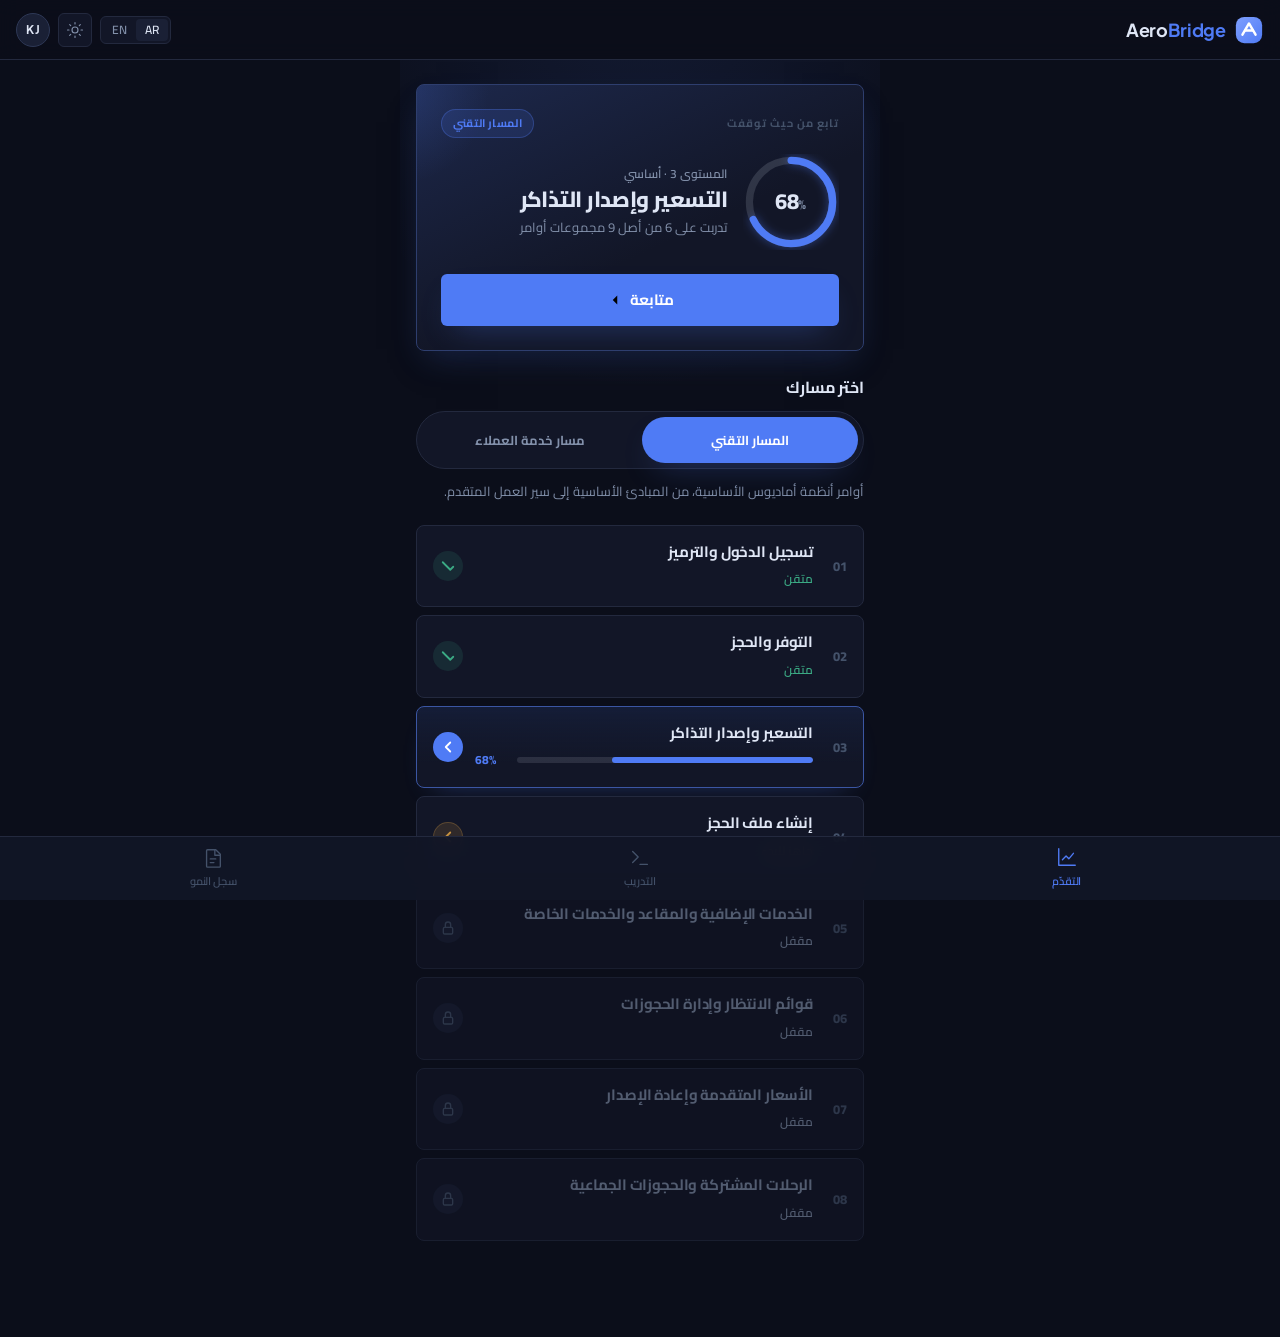
==== commit f2085d71: "Rename index-3.html to index.html" ====
--- a/index.html
+++ b/index.html
@@ -35,7 +35,7 @@
 
     <div class="header__controls">
       <div class="seg" role="group" aria-label="Language / اللغة">
-        <button class="seg__btn" id="lang-ar" type="button" aria-pressed="true">ع</button>
+        <button class="seg__btn" id="lang-ar" type="button" aria-pressed="true">AR</button>
         <button class="seg__btn" id="lang-en" type="button" aria-pressed="false">EN</button>
       </div>
 
@@ -45,7 +45,7 @@
       </button>
 
       <button class="avatar" type="button" aria-label="Your profile">
-        <span aria-hidden="true">NS</span>
+        <span aria-hidden="true">KJ</span>
       </button>
     </div>
   </header>
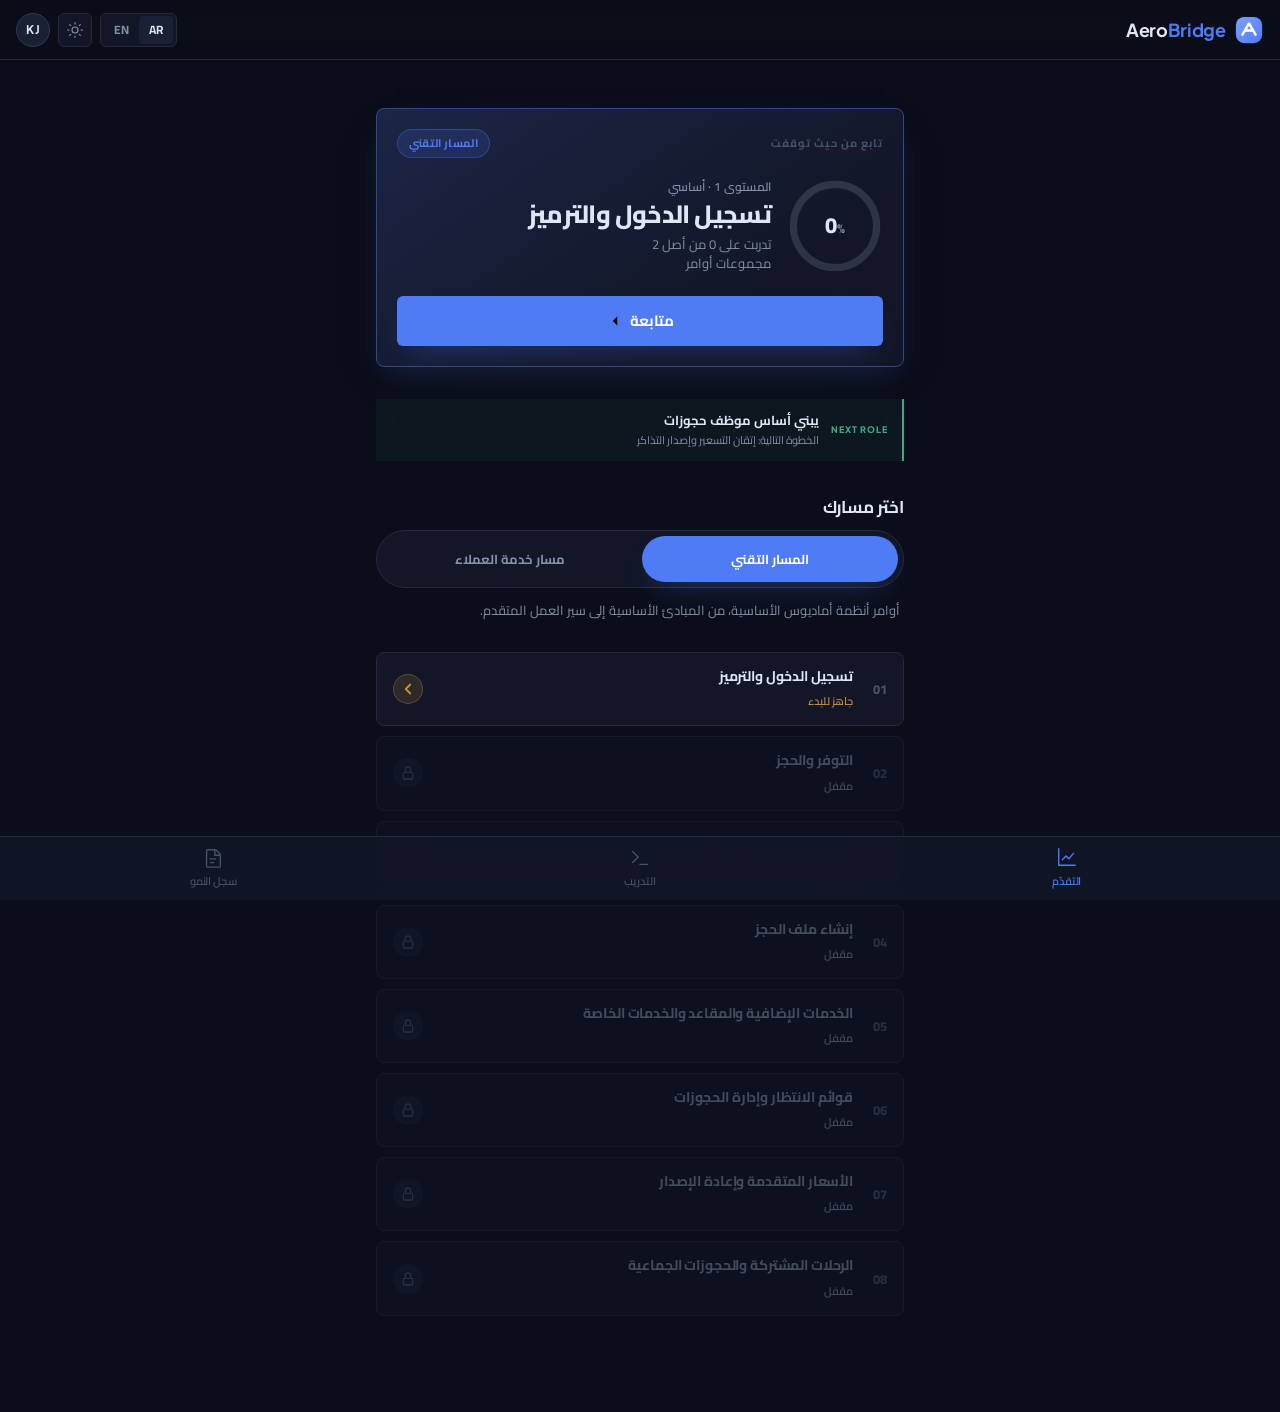
==== commit 18247197: "feat: visual upgrade for performance and progression records with responsive adjustments Co-authored" ====
--- a/index.html
+++ b/index.html
@@ -83,6 +83,14 @@
       </button>
     </section>
 
+    <aside class="role-context" aria-label="Job readiness context">
+      <div class="role-context__mark">NEXT ROLE</div>
+      <div>
+        <strong data-ar="يبني أساس موظف حجوزات" data-en="Building toward reservations agent">يبني أساس موظف حجوزات</strong>
+        <span data-ar="الخطوة التالية: إتقان التسعير وإصدار التذاكر" data-en="Next useful step: pricing and ticketing">الخطوة التالية: إتقان التسعير وإصدار التذاكر</span>
+      </div>
+    </aside>
+
     <!-- Track switcher -->
     <section class="tracks" aria-labelledby="tracks-heading">
       <h2 class="section-title" id="tracks-heading" data-i18n="tracks.heading">Choose your track</h2>
--- a/assets/css/shell.css
+++ b/assets/css/shell.css
@@ -105,6 +105,24 @@
   }
 }
 
+/* Visual upgrade: quiet operational shell, with the terminal carrying the
+   highest contrast and density. */
+.app-header {
+  height: 68px;
+  padding-inline: clamp(16px, 4vw, 28px);
+  background: color-mix(in srgb, var(--color-bg) 94%, transparent);
+  border-bottom-color: color-mix(in srgb, var(--color-border) 75%, transparent);
+}
+.brand__logo, .brand__logo svg { width: 34px; height: 34px; }
+.brand__word { font-size: 20px; letter-spacing: -0.03em; }
+.bottom-nav { height: calc(70px + env(safe-area-inset-bottom, 0px)); }
+.nav-item { font-size: 12px; gap: 6px; }
+.nav-item .icon { width: 21px; height: 21px; }
+
+@media (min-width: 640px) {
+  .app-header { padding-inline: 32px; }
+}
+
 /* ============================================================
    Top App Bar (shared header, every page)
    ============================================================ */
@@ -155,18 +173,23 @@
 .seg {
   display: inline-flex;
   align-items: center;
-  padding: 2px;
+  height: 34px;
+  padding: 3px;
   border-radius: var(--r-ctrl);
   background: var(--color-surface);
   border: 1px solid var(--color-border);
 }
 .seg__btn {
+  display: inline-flex;
+  align-items: center;
+  justify-content: center;
+  height: 28px;
   border: 0;
   background: transparent;
   color: var(--color-text-2);
   font-size: 12px;
-  font-weight: 600;
-  padding: 5px 9px;
+  font-weight: 700;
+  padding-inline: 10px;
   border-radius: 4px;
   line-height: 1;
   transition: color 0.15s ease, background 0.15s ease;
@@ -276,6 +299,14 @@
 }
 .btn--ghost:hover { border-color: var(--color-border-2); }
 
+.eyebrow {
+  font-size: 11px;
+  font-weight: 700;
+  letter-spacing: 0.09em;
+  text-transform: uppercase;
+  color: var(--color-text-3);
+}
+
 .pill-badge {
   display: inline-flex;
   align-items: center;
--- a/assets/css/progression.css
+++ b/assets/css/progression.css
@@ -18,14 +18,6 @@
   /* subtle top glow anchored to the accent, purely decorative and load-light */
   background-image: radial-gradient(120% 60% at 50% -10%, color-mix(in srgb, var(--color-accent) 12%, transparent), transparent 60%);
   background-repeat: no-repeat;
-}
-
-.eyebrow {
-  font-size: 11px;
-  font-weight: 700;
-  letter-spacing: 0.09em;
-  text-transform: uppercase;
-  color: var(--color-text-3);
 }
 
 .section-title {
@@ -224,7 +216,9 @@
   border-radius: 50%;
 }
 .level-status .icon { width: 18px; height: 18px; stroke-width: 2.4; }
-[dir="rtl"] .level-status svg { transform: scaleX(-1); }
+/* Only directional (chevron) icons flip in RTL — checkmark and lock are not directional */
+[dir="rtl"] .level-status[data-status="active"] .icon,
+[dir="rtl"] .level-status[data-status="available"] .icon { transform: scaleX(-1); }
 
 /* status variants */
 .level--mastered .level-status[data-status="mastered"] { background: color-mix(in srgb, var(--color-success) 14%, transparent); color: var(--color-success); }
@@ -287,3 +281,57 @@
 .continue, .tracks, .levels { animation: rise 0.55s cubic-bezier(0.22, 1, 0.36, 1) both; }
 .tracks { animation-delay: 0.08s; }
 .levels { animation-delay: 0.16s; }
+
+/* Visual upgrade: make Progression read as a career map, not a dashboard. */
+.app-main {
+  max-width: 560px;
+  padding-top: clamp(24px, 7vw, 48px);
+  gap: 32px;
+  background-image: none;
+}
+.continue {
+  padding: 20px;
+  background: linear-gradient(145deg, color-mix(in srgb, var(--color-accent) 15%, var(--color-surface)) 0%, var(--color-surface) 72%);
+  border-color: color-mix(in srgb, var(--color-accent) 38%, var(--color-border));
+}
+.continue::after { display: none; }
+.role-context {
+  display: flex;
+  align-items: center;
+  gap: 12px;
+  padding: 12px 14px;
+  border-inline-start: 2px solid var(--color-success);
+  background: color-mix(in srgb, var(--color-success) 6%, transparent);
+}
+.role-context__mark {
+  flex-shrink: 0;
+  color: var(--color-success);
+  font-family: var(--font-en);
+  font-size: 9px;
+  font-weight: 800;
+  letter-spacing: 0.1em;
+}
+.role-context strong, .role-context span { display: block; }
+.role-context strong { font-size: 13px; }
+.role-context span { margin-top: 2px; color: var(--color-text-2); font-size: 11px; }
+[dir="rtl"] .role-context__mark { font-family: var(--font-en); }
+.continue-body { margin-block: 20px 22px; }
+.continue-title { font-size: clamp(20px, 5vw, 25px); }
+.continue-sub { max-width: 24ch; }
+.btn-continue { height: 50px; }
+.tracks { padding-top: 2px; }
+.section-title { margin-bottom: 10px; font-size: 17px; }
+.track-desc { padding-inline: 4px; }
+.level-list { gap: 10px; }
+.level { padding: 14px 16px; min-height: 72px; }
+.level--active { min-height: 86px; }
+.level--locked { opacity: 0.48; }
+.level-name { font-size: 14px; }
+.level-meta { font-size: 11px; }
+
+@media (max-width: 420px) {
+  .app-main { padding-inline: 16px; }
+  .continue-body { gap: 14px; }
+  .ring { width: 82px; height: 82px; }
+  .ring-value { font-size: 20px; }
+}
